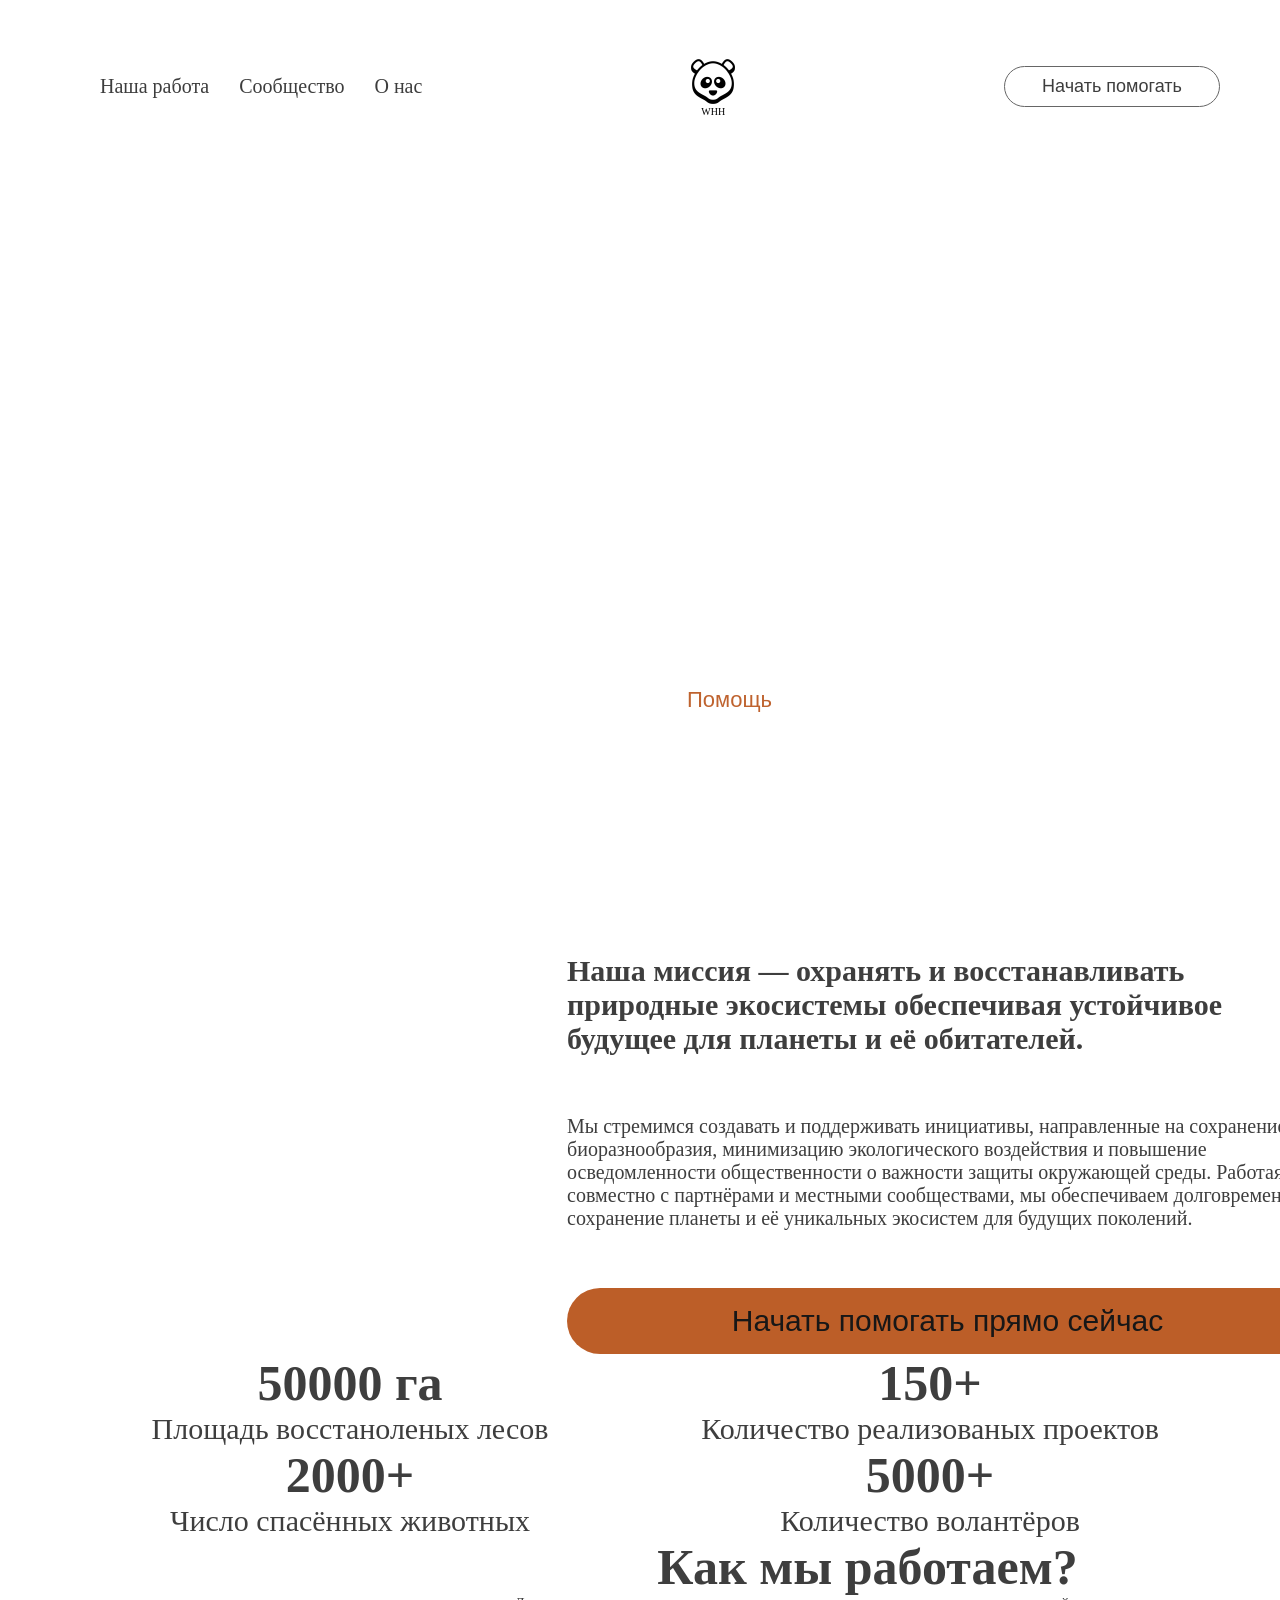
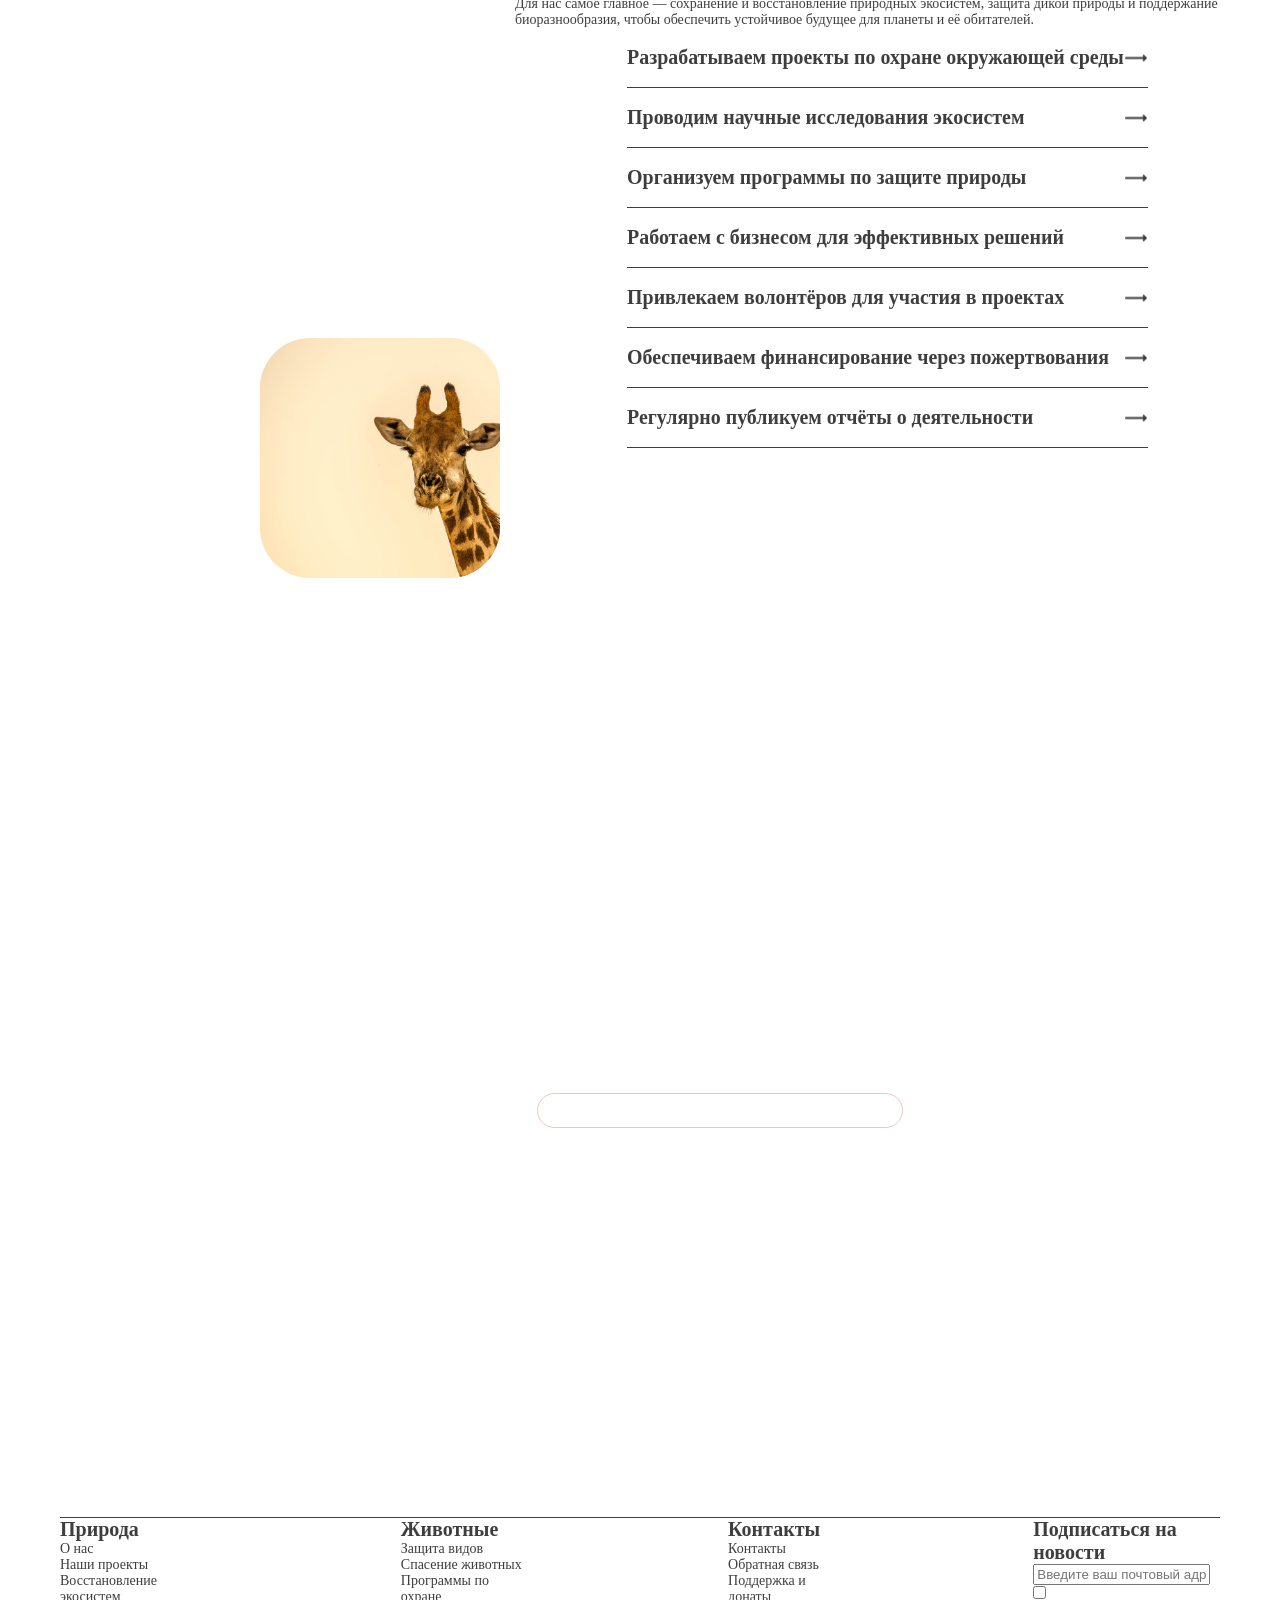
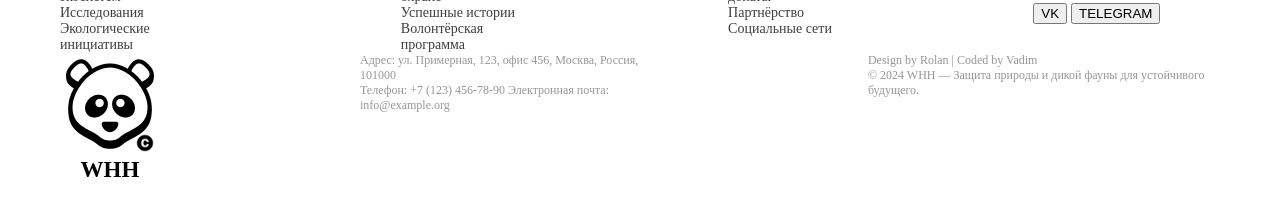
==== 01-html-css/landing-nature/index.html @ a471a65f "feat(html, css): add markup, styles and assets" ====
<!DOCTYPE html>
<html lang="en">
<head>
    <meta charset="UTF-8">
    <meta name="viewport" content="width=device-width, initial-scale=1.0">
    <link rel="stylesheet" href="style.css">
    <title>Nature</title>
</head>
<body>
    <div class="wrapper">
        <header>
            <nav>
                <ul class="nav-list">
                    <li class="nav-list__item">Наша работа</li>
                    <li class="nav-list__item">Сообщество</li>
                    <li class="nav-list__item">О нас</li>
                </ul>
            </nav>
            <div class="logo">
                <img src="./assets/images/panda-logo.png" alt="logotype">
                <span>WHH</span>
            </div>
            <button class="button-start">Начать помогать</button>
        </header>
        <main>
            <section class="intro">
                <h1>Сохраним природу вместе</h1>
                <p>Защитим природу и животных — наше будущее зависит от нас!</p>
                <div class="button-help"><button>Помощь</button></div>
            </section>
            <section class="our-mission">
                <div class="our-mission__container">
                    <div class="our-mission__img-wrapper">
                        <div class="our-mission__img"></div>
                    </div>
                    <div class="our-mission__content">
                        <h2>Наша миссия — охранять и восстанавливать природные экосистемы обеспечивая устойчивое будущее для планеты и её обитателей.</h2>
                        <p>Мы стремимся создавать и поддерживать инициативы, направленные на сохранение биоразнообразия, минимизацию экологического воздействия и повышение осведомленности общественности о важности защиты окружающей среды. Работая совместно с партнёрами и местными сообществами, мы обеспечиваем долговременное сохранение планеты и её уникальных экосистем для будущих поколений.</p>
                        <button class="our-mission__button">Начать помогать прямо сейчас</button>
                    </div>
                </div>
                <div class="our-mission__grid">
                    <div class="grid-item">
                        <h3>50000 га</h3>
                        <p>Площадь восстаноленых лесов</p>
                    </div>
                    <div class="grid-item">
                        <h3>150+</h3>
                        <p>Количество реализованых проектов</p>
                    </div>
                    <div class="grid-item">
                        <h3>2000+</h3>
                        <p>Число спасённых животных</p>
                    </div>
                    <div class="grid-item">
                        <h3>5000+</h3>
                        <p>Количество волантёров</p>
                    </div>
                </div>
            </section>
            <section class="our-work">
                <div class="our-work__container">
                    <div class="our-work__images">
                        <div class="dolphines-image"></div>
                        <div class="jirafe-image"></div>
                    </div>
                    <div class="our-work__content">
                        <h2>Как мы работаем?</h2>
                        <p>Для нас самое главное — сохранение и восстановление природных экосистем, защита дикой природы и поддержание биоразнообразия, чтобы обеспечить устойчивое будущее для планеты и её обитателей.</p>
                        <ul>
                            <li class="our-work__checkpoint"><h5>Разрабатываем проекты по охране окружающей среды</h5><img src="./assets/images/arrow.png" alt="right arrow"></li>
                            <li class="our-work__checkpoint"><h5>Проводим научные исследования экосистем</h5><img src="./assets/images/arrow.png" alt="right arrow"></li>
                            <li class="our-work__checkpoint"><h5>Организуем программы по защите природы</h5><img src="./assets/images/arrow.png" alt="right arrow"></li>
                            <li class="our-work__checkpoint"><h5>Работаем с бизнесом для эффективных решений</h5><img src="./assets/images/arrow.png" alt="right arrow"></li>
                            <li class="our-work__checkpoint"><h5>Привлекаем волонтёров для участия в проектах</h5><img src="./assets/images/arrow.png" alt="right arrow"></li>
                            <li class="our-work__checkpoint"><h5>Обеспечиваем финансирование через пожертвования</h5><img src="./assets/images/arrow.png" alt="right arrow"></li>
                            <li class="our-work__checkpoint"><h5>Регулярно публикуем отчёты о деятельности</h5><img src="./assets/images/arrow.png" alt="right arrow"></li>
                        </ul>
                    </div>
                </div>
            </section>
            <section class="help">
                <div class="help__container">
                    <h2>Каждая помощь очень важна</h2>
                    <p>Ваш донат имеет огромное значение для нашей работы. Он позволяет нам реализовывать проекты по охране природы, восстанавливать экосистемы и защищать животных. Благодаря вашей поддержке мы можем проводить научные исследования, создавать образовательные программы и расширять наше влияние.</p>
                    <button class="help__button">Хочу начать помогать прямо сейчас</button>
                </div>
            </section>
        </main>
        <footer>
            <div class="footer__container">
                <div class="footer-links">
                    <div class="footer-links__nature">
                        <h4>Природа</h4>
                        <ul>
                            <li>О нас</li>
                            <li>Наши проекты</li>
                            <li>Восстановление экосистем</li>
                            <li>Исследования</li>
                            <li>Экологические инициативы</li>
                        </ul>
                    </div>
                    <div class="footer-links__animals">
                        <h4>Животные</h4>
                        <ul>
                            <li>Защита видов</li>
                            <li>Спасение животных</li>
                            <li>Программы по охране</li>
                            <li>Успешные истории</li>
                            <li>Волонтёрская программа</li>
                        </ul>
                    </div>
                    <div class="footer-links__contacts">
                        <h4>Контакты</h4>
                        <ul>
                            <li>Контакты</li>
                            <li>Обратная связь</li>
                            <li>Поддержка и донаты</li>
                            <li>Партнёрство</li>
                            <li>Социальные сети</li>
                        </ul>
                    </div>
                    <div class="footer-links__news">
                        <h4>Подписаться на новости</h4>
                        <div class="footer-links__news-wrapper">
                            <div>
                                <input type="email" name="" id="" placeholder="Введите ваш почтовый адрес">
                                <input type="checkbox" name="" id="">                   
                            </div> 
                            <div class="footer-links__buttons">
                                <button>VK</button>
                                <button>TELEGRAM</button>
                            </div>
                        </div>
                    </div>
                </div>
                <div class="footer-info">
                    <div class="footer-info__logo">
                        <div class="footer-info__logo-wrapper">
                            <img src="./assets/images/panda-logo.png" alt="panda logotype" class="panda_logo">
                            <img src="./assets/images/copyright.png" alt="copyright symbol" class="copyright_symbol">
                        </div>
                        <h4>WHH</h4>
                    </div>
                    <div class="footer-info__adress">
                        <p>Адрес: ул. Примерная, 123, офис 456, Москва, Россия, 101000</p>
                        <p>Телефон: +7 (123) 456-78-90 Электронная почта: info@example.org</p>     
                    </div>
                    <div class="footer-info__copyright">
                        <p>Design by Rolan | Coded by Vadim</p>
                        <p>©️ 2024 WHH — Защита природы и дикой фауны для устойчивого будущего.</p>
                    </div>
                </div>
            </div>
        </footer>
    </div>
</body>
</html>
---- 01-html-css/landing-nature/style.css ----
* {
    margin: 0;
    box-sizing: border-box;
}

.wrapper {
    max-width: 1440px;
    padding: 35px 60px;
}

header {
    height: 103px;
    display: flex;
    flex-direction: row;
    justify-content: space-between;
    align-items: center;
}

.nav-list {
    display: flex;
    flex-direction: row;
    justify-content: space-between;
    gap: 30px;
    list-style: none;
}

.nav-list__item {
    font-size: 20px;
    color: #3D3D3D;
}

.logo {
    display: flex;
    flex-direction: column;
    align-items: center;
    font-size: 10px;
}

.logo img {
    width: 50px;
    height: 50px;
}

.button-start {
    width: 216px;
    height: 41px;
    font-size: 18px;
    background-color: #fff;
    color: #3D3D3D;
    border: 1px solid #666666;
    padding: 5px 15px;
    border-radius: 50px;
}

.intro {
    background-image: url('./assets/images/surikat.png');
    background-size: cover;
    width: 1320px;
    height: 696px;
    border-radius: 50px;
    padding: 51px;
    position: relative;
}

h1 {
    color: #fff;
    font-size: 100px;
    max-width: 1047px;
}

.intro p {
    font-size: 20px;
    position: absolute;
    width: 378px;
    top: 212px;
    right: 0;
    color:#fff
}

.button-help {
    width: 169px;
    height: 169px;
    border-radius: 50%;
    border: 1px solid #fff;
    background-color: transparent;
    display: flex;
    justify-content: center;
    align-items: center;
    position: absolute;
    left: calc(50% - 75px);
    bottom: 50px;
}

.button-help button {
    width: 140px;
    height: 140px;
    border-radius: 50%;
    background-color: #fff;
    border: none;
    color: #BF632F;
    font-size: 22px;
}

.our-mission__container {
    display: flex;
    gap: 107px;
    margin-top: 120px;
    height: 400px;
}

.our-mission__img-wrapper {
    border-radius: 50px;
    width: 400px;
    height: 400px;
}

.our-mission__img {
    background-image: url('./assets/images/lion.png');
    width: 400px;
    height: 400px;
    background-size: cover;
    border-radius: 50px;
    box-sizing: content-box;
}

.our-mission__content {
    display: flex;
    flex-direction: column;
    justify-content: space-between;
    gap: 50px;
    height: 400px;
}

.our-mission h2 {
    font-size: 30px;
    color: #3E3E3E;
}

.our-mission p {
    font-size: 20px;
    color: #3E3E3E;
}

.our-mission__button {
    width: 761px;
    height: 66px;
    font-size: 30px;
    color: #171717;
    background-color: #BC5E28;
    border: none;
    border-radius: 50px;
}

.our-mission__grid {
    display: grid;
    grid-template-columns: repeat(2, 1fr);
    grid-template-rows: repeat(2, 1fr);
}

.grid-item {
    display: flex;
    flex-direction: column;
    align-items: center;
}

.grid-item h3 {
    font-size: 50px;
    color: #3E3E3E;
}

.grid-item p {
    font-size: 30px;
    color: #3E3E3E;
}

.our-work__container {
    display: flex;
    justify-content: space-between;
    height: 640px;
}

.our-work__images {
    position: relative;
}

.dolphines-image {
    background-image: url('./assets/images/dolphines.png');
    position: absolute;
    top: 0;
    left: 0;
    width: 317px;
    height: 317px;
    border-radius: 50px;
    box-sizing: content-box;
    background-size: cover;
}

.jirafe-image {
    background-image: url('./assets/images/jirafe.png');
    position: absolute;
    bottom: 0px;
    right: -440px;
    width: 240px;
    height: 240px;
    border-radius: 50px;
    background-size: cover;
}

.our-work__content {
    display: flex;
    flex-direction: column;
    align-items: center;
    width: 705px;
}

.our-work h2 {
    font-size: 50px;
    color: #3E3E3E;
}

.our-work p {
    font-size: 14px;
    color: #3E3E3E;
}

.our-work__content ul:first-child {
    border-top: 1px solid #3E3E3E;
}

.our-work__checkpoint {
    display: flex;
    justify-content: space-between;
    font-size: 24px;
    color: #3E3E3E;
    border-bottom: 1px solid #3E3E3E;
    height: 60px;
    align-items: center;
}

.our-work__checkpoint img {
    width: 24px;
    height: 24px;
}

.help__container {
    background-image: url('./assets/images/elephant.png');
    background-size: cover;
    width: 1320px;
    height: 639px;
    border-radius: 50px;
    padding: 51px;
    display: flex;
    flex-direction: column;
    align-items: center;
    padding: 215px;
    margin: 150px 0;
}

.help h2 {
    color: #fff;
    font-size: 50px;
}

.help p {
    color: #fff;
    font-size: 20px;
    text-align: center;
}

.help__button {
    border: 1px solid #E7C9BF;
    font-size: 20px;
    border-radius: 50px;
    background-color: transparent;
    color: #fff;
    padding: 5px 15px;
}

footer {
    border-top: 1px solid #3E3E3E;
    color: #3E3E3E;
}

.footer_container {
    display: flex;
    flex-direction: column;
}

.footer-links, .footer-info {
    display: flex;
    justify-content: space-between;
    gap: 200px;
}

footer h4 {
    font-size: 20px;
}

footer ul {
    text-align: start;
    list-style: none;
    font-size: 14px;
    padding: 0;
}

.footer-info__logo {
    display: flex;
    flex-direction: column;
    align-items: center;
    position: relative;
}

.panda_logo {
    width: 100px;
    height: 100px;
}

.copyright_symbol {
    position: absolute;
    width: 20px;
    height: 20px;
    bottom: 30px;
    right: 5px;
}

.footer-info__logo h4 {
    color: #000;
    font-size: 23px;
}

.footer-info__adress, .footer-info__copyright {
    font-size: 12px;
    color: #979797;
}
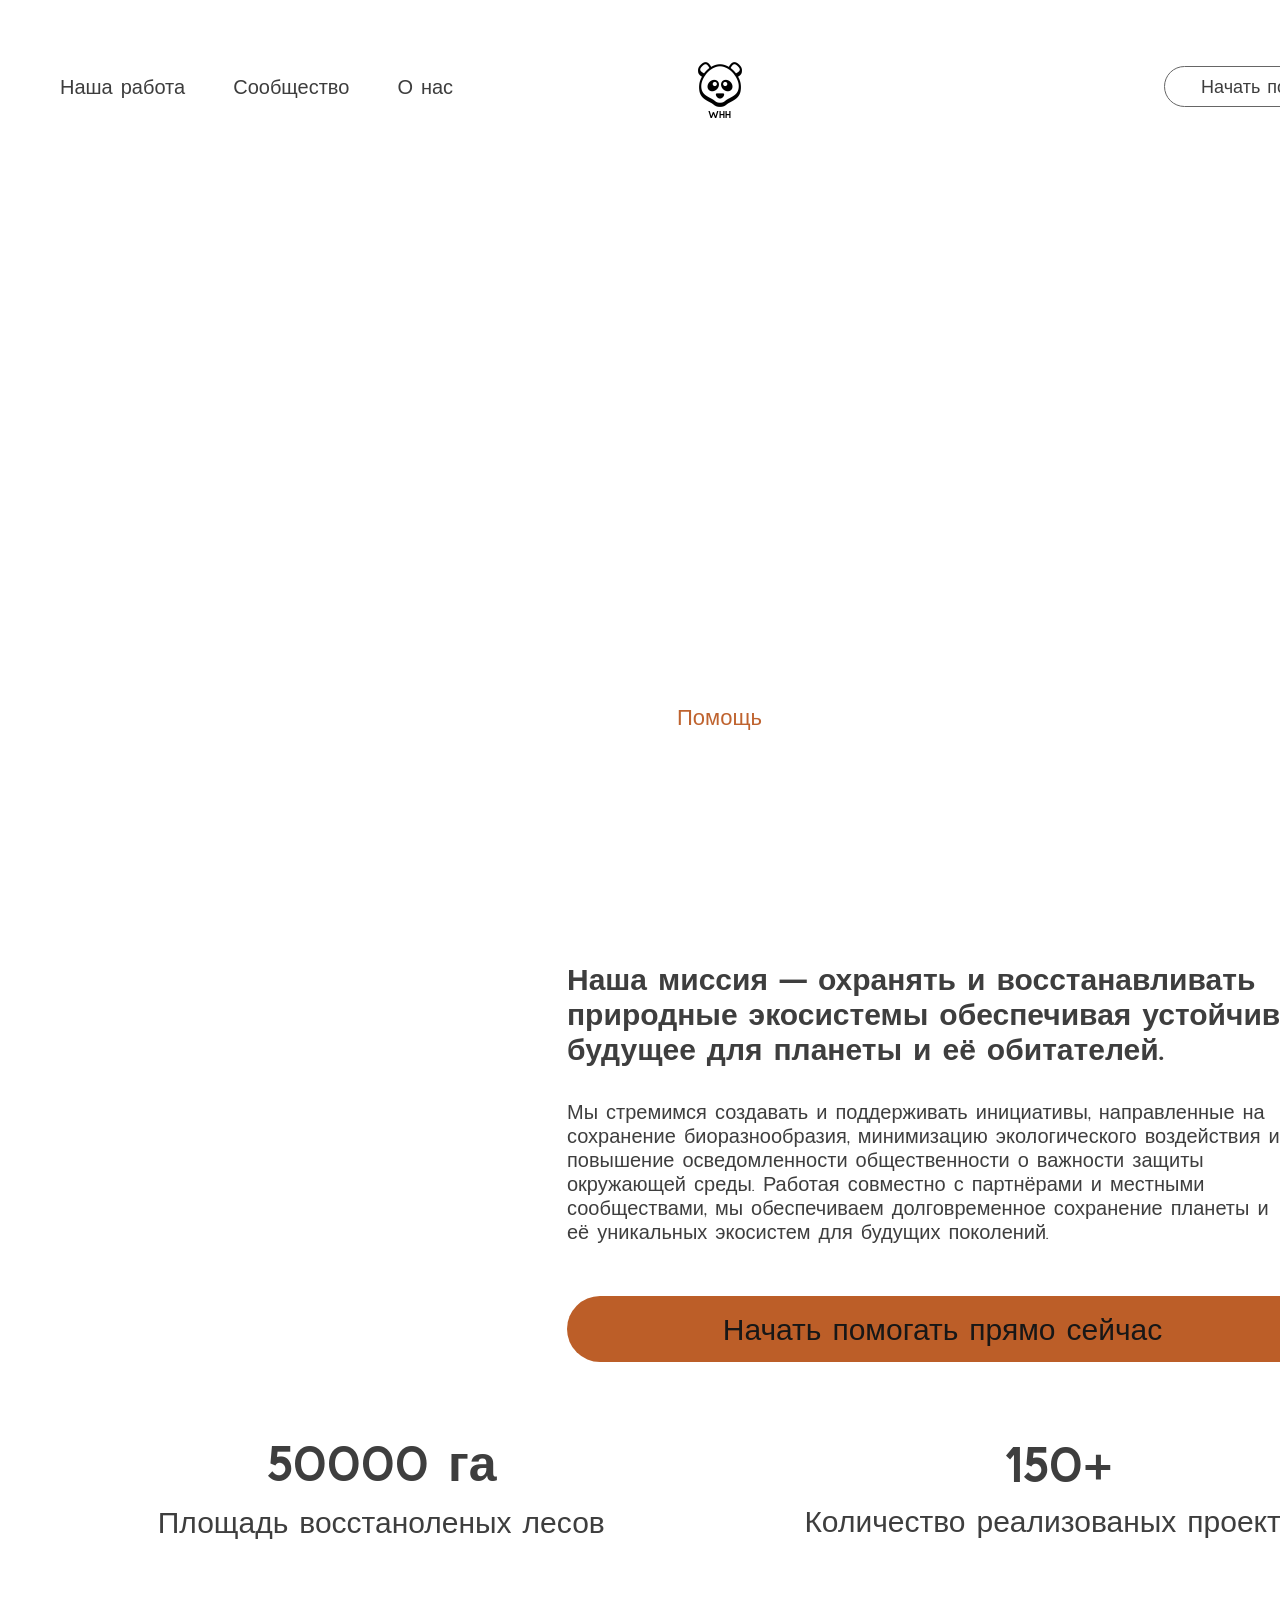
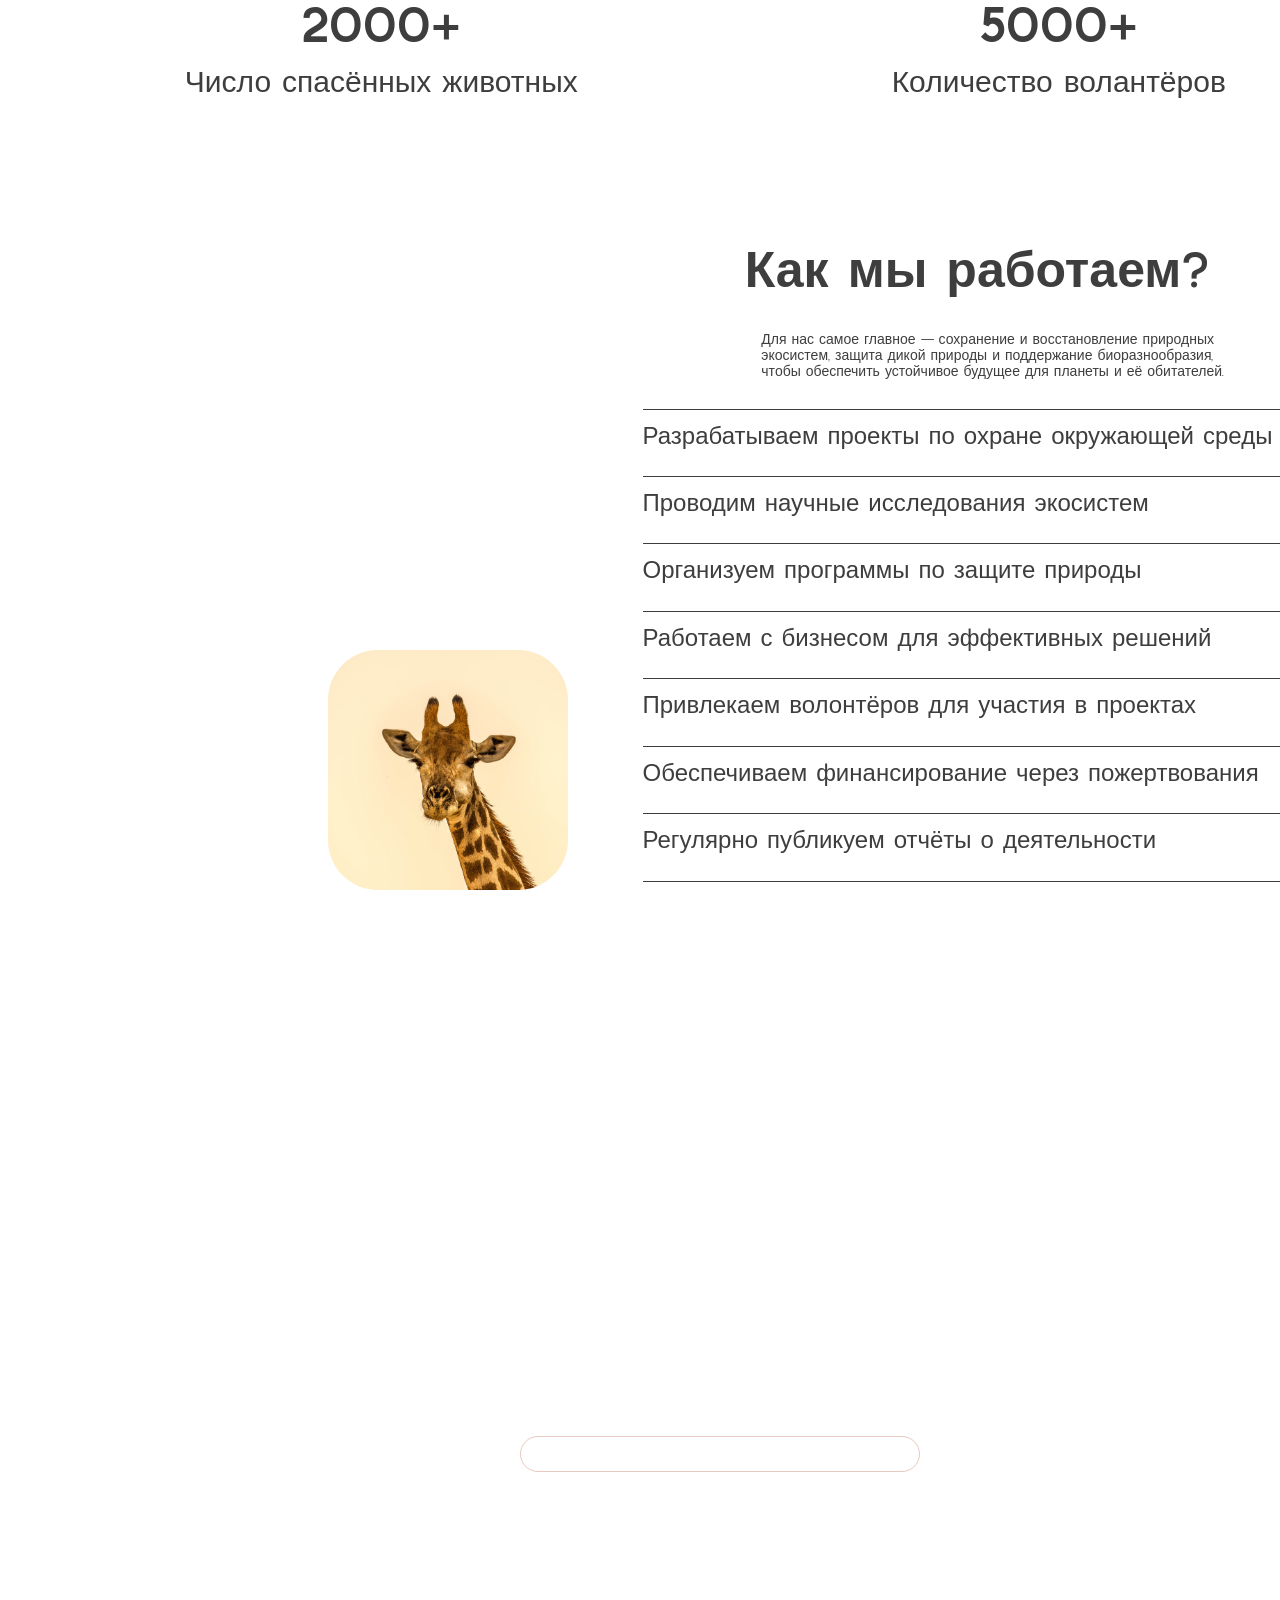
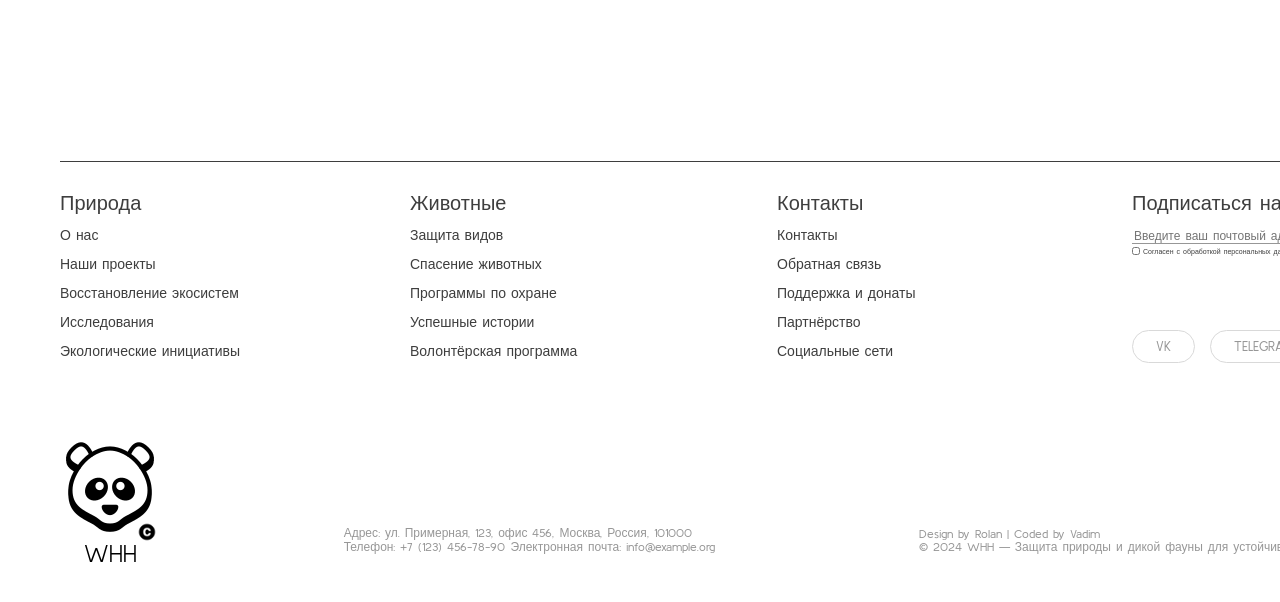
==== commit 3965bead: "chore: complete landing page with CSS and README" ====
--- a/01-html-css/landing-nature/index.html
+++ b/01-html-css/landing-nature/index.html
@@ -3,6 +3,10 @@
 <head>
     <meta charset="UTF-8">
     <meta name="viewport" content="width=device-width, initial-scale=1.0">
+    <link rel="shortcut icon" href="./assets/images/panda-logo.ico" type="image/x-icon">
+    <link rel="preconnect" href="https://fonts.googleapis.com">
+    <link rel="preconnect" href="https://fonts.gstatic.com" crossorigin>
+    <link href="https://fonts.googleapis.com/css2?family=Kulim+Park:ital,wght@0,200;0,300;0,400;0,600;0,700;1,200;1,300;1,400;1,600;1,700&display=swap" rel="stylesheet">
     <link rel="stylesheet" href="style.css">
     <title>Nature</title>
 </head>
@@ -68,13 +72,13 @@
                         <h2>Как мы работаем?</h2>
                         <p>Для нас самое главное — сохранение и восстановление природных экосистем, защита дикой природы и поддержание биоразнообразия, чтобы обеспечить устойчивое будущее для планеты и её обитателей.</p>
                         <ul>
-                            <li class="our-work__checkpoint"><h5>Разрабатываем проекты по охране окружающей среды</h5><img src="./assets/images/arrow.png" alt="right arrow"></li>
-                            <li class="our-work__checkpoint"><h5>Проводим научные исследования экосистем</h5><img src="./assets/images/arrow.png" alt="right arrow"></li>
-                            <li class="our-work__checkpoint"><h5>Организуем программы по защите природы</h5><img src="./assets/images/arrow.png" alt="right arrow"></li>
-                            <li class="our-work__checkpoint"><h5>Работаем с бизнесом для эффективных решений</h5><img src="./assets/images/arrow.png" alt="right arrow"></li>
-                            <li class="our-work__checkpoint"><h5>Привлекаем волонтёров для участия в проектах</h5><img src="./assets/images/arrow.png" alt="right arrow"></li>
-                            <li class="our-work__checkpoint"><h5>Обеспечиваем финансирование через пожертвования</h5><img src="./assets/images/arrow.png" alt="right arrow"></li>
-                            <li class="our-work__checkpoint"><h5>Регулярно публикуем отчёты о деятельности</h5><img src="./assets/images/arrow.png" alt="right arrow"></li>
+                            <li class="our-work__checkpoint"><p>Разрабатываем проекты по охране окружающей среды</p><img src="./assets/images/arrow.png" alt="right arrow"></li>
+                            <li class="our-work__checkpoint"><p>Проводим научные исследования экосистем</p><img src="./assets/images/arrow.png" alt="right arrow"></li>
+                            <li class="our-work__checkpoint"><p>Организуем программы по защите природы</p><img src="./assets/images/arrow.png" alt="right arrow"></li>
+                            <li class="our-work__checkpoint"><p>Работаем с бизнесом для эффективных решений</p><img src="./assets/images/arrow.png" alt="right arrow"></li>
+                            <li class="our-work__checkpoint"><p>Привлекаем волонтёров для участия в проектах</p><img src="./assets/images/arrow.png" alt="right arrow"></li>
+                            <li class="our-work__checkpoint"><p>Обеспечиваем финансирование через пожертвования</p><img src="./assets/images/arrow.png" alt="right arrow"></li>
+                            <li class="our-work__checkpoint"><p>Регулярно публикуем отчёты о деятельности</p><img src="./assets/images/arrow.png" alt="right arrow"></li>
                         </ul>
                     </div>
                 </div>
@@ -123,13 +127,16 @@
                     <div class="footer-links__news">
                         <h4>Подписаться на новости</h4>
                         <div class="footer-links__news-wrapper">
-                            <div>
-                                <input type="email" name="" id="" placeholder="Введите ваш почтовый адрес">
-                                <input type="checkbox" name="" id="">                   
+                            <div class="inputs">
+                                <input type="email" name="" id="email" placeholder="Введите ваш почтовый адрес">
+                                <div class="checkbox-wrapper">
+                                    <input type="checkbox" name="" id="news">
+                                    <label for="news">Согласен с обработкой персональных данных.</label>
+                                </div>        
                             </div> 
                             <div class="footer-links__buttons">
-                                <button>VK</button>
-                                <button>TELEGRAM</button>
+                                <button class="vk">VK</button>
+                                <button class="telegram">TELEGRAM</button>
                             </div>
                         </div>
                     </div>
--- a/01-html-css/landing-nature/style.css
+++ b/01-html-css/landing-nature/style.css
@@ -1,11 +1,17 @@
 * {
     margin: 0;
     box-sizing: border-box;
+    font-family: "Kulim Park", sans-serif;
 }
 
 .wrapper {
-    max-width: 1440px;
+    width: 1440px;
     padding: 35px 60px;
+    margin: 0 auto;
+}
+
+button:hover {
+    cursor: pointer;
 }
 
 header {
@@ -20,13 +26,17 @@
     display: flex;
     flex-direction: row;
     justify-content: space-between;
-    gap: 30px;
+    gap: 48px;
     list-style: none;
+    padding: 0;
 }
 
 .nav-list__item {
     font-size: 20px;
     color: #3D3D3D;
+    font-weight: 400;
+    line-height: 100%;
+    letter-spacing: 0%;
 }
 
 .logo {
@@ -34,6 +44,9 @@
     flex-direction: column;
     align-items: center;
     font-size: 10px;
+    font-weight: 700;
+    margin-top: 5px;
+    margin-right: 178px;
 }
 
 .logo img {
@@ -55,10 +68,11 @@
 .intro {
     background-image: url('./assets/images/surikat.png');
     background-size: cover;
+    background-position: center;
     width: 1320px;
     height: 696px;
     border-radius: 50px;
-    padding: 51px;
+    padding: 5px 32px;
     position: relative;
 }
 
@@ -66,20 +80,22 @@
     color: #fff;
     font-size: 100px;
     max-width: 1047px;
+    font-weight: 600;
 }
 
 .intro p {
     font-size: 20px;
     position: absolute;
-    width: 378px;
-    top: 212px;
+    width: 368px;
+    top: 170px;
     right: 0;
-    color:#fff
+    color:#fff;
+    font-weight: 275;
 }
 
 .button-help {
-    width: 169px;
-    height: 169px;
+    width: 163px;
+    height: 163px;
     border-radius: 50%;
     border: 1px solid #fff;
     background-color: transparent;
@@ -87,8 +103,8 @@
     justify-content: center;
     align-items: center;
     position: absolute;
-    left: calc(50% - 75px);
-    bottom: 50px;
+    left: calc(50% - 82px);
+    bottom: 35px;
 }
 
 .button-help button {
@@ -104,7 +120,8 @@
 .our-mission__container {
     display: flex;
     gap: 107px;
-    margin-top: 120px;
+    margin-top: 128px;
+    margin-bottom: 72px;
     height: 400px;
 }
 
@@ -116,6 +133,7 @@
 
 .our-mission__img {
     background-image: url('./assets/images/lion.png');
+    background-position: center;
     width: 400px;
     height: 400px;
     background-size: cover;
@@ -127,8 +145,8 @@
     display: flex;
     flex-direction: column;
     justify-content: space-between;
-    gap: 50px;
     height: 400px;
+    font-weight: 300;
 }
 
 .our-mission h2 {
@@ -139,10 +157,12 @@
 .our-mission p {
     font-size: 20px;
     color: #3E3E3E;
+    margin-bottom: 19px;
+    width: 90%;
 }
 
 .our-mission__button {
-    width: 761px;
+    width: 751px;
     height: 66px;
     font-size: 30px;
     color: #171717;
@@ -155,28 +175,35 @@
     display: grid;
     grid-template-columns: repeat(2, 1fr);
     grid-template-rows: repeat(2, 1fr);
+    gap: 35px;
 }
 
 .grid-item {
     display: flex;
     flex-direction: column;
     align-items: center;
+    justify-content: center;
+    text-align: center;
+    gap: 12px;
 }
 
 .grid-item h3 {
     font-size: 50px;
     color: #3E3E3E;
+    font-weight: 700;
 }
 
 .grid-item p {
     font-size: 30px;
     color: #3E3E3E;
+    font-weight: 300;
 }
 
 .our-work__container {
     display: flex;
     justify-content: space-between;
     height: 640px;
+    margin-top: 121px;
 }
 
 .our-work__images {
@@ -185,6 +212,7 @@
 
 .dolphines-image {
     background-image: url('./assets/images/dolphines.png');
+    background-position: center;
     position: absolute;
     top: 0;
     left: 0;
@@ -197,9 +225,10 @@
 
 .jirafe-image {
     background-image: url('./assets/images/jirafe.png');
+    background-position: center;
     position: absolute;
-    bottom: 0px;
-    right: -440px;
+    bottom: -10px;
+    right: -508px;
     width: 240px;
     height: 240px;
     border-radius: 50px;
@@ -211,39 +240,57 @@
     flex-direction: column;
     align-items: center;
     width: 705px;
+    margin-right: 55px;
 }
 
 .our-work h2 {
     font-size: 50px;
     color: #3E3E3E;
+    font-weight: 600;
+    margin-left: 10px;
 }
 
 .our-work p {
     font-size: 14px;
-    color: #3E3E3E;
-}
-
-.our-work__content ul:first-child {
+    font-weight: 300;
+    color: #3E3E3E;
+    width: 67%;
+    margin: 32px 0px 30px 50px;
+}
+
+.our-work__content ul {
+    width: 745px;
+    margin-left: 5px;
+}
+
+.our-work__checkpoint {
+    display: flex;
+    justify-content: space-between;
+    color: #3E3E3E;
+    border-bottom: 1px solid #3E3E3E;
+    height: 67.5px;
+}
+
+.our-work__checkpoint:nth-child(1) {
     border-top: 1px solid #3E3E3E;
 }
 
-.our-work__checkpoint {
-    display: flex;
-    justify-content: space-between;
+.our-work__checkpoint p {
     font-size: 24px;
-    color: #3E3E3E;
-    border-bottom: 1px solid #3E3E3E;
-    height: 60px;
-    align-items: center;
+    font-weight: 300;
+    width: 100%;
+    margin: 12px 0px 0px 0px;
 }
 
 .our-work__checkpoint img {
     width: 24px;
     height: 24px;
+    margin-top: 12px;
 }
 
 .help__container {
     background-image: url('./assets/images/elephant.png');
+    background-position: center;
     background-size: cover;
     width: 1320px;
     height: 639px;
@@ -252,8 +299,9 @@
     display: flex;
     flex-direction: column;
     align-items: center;
-    padding: 215px;
-    margin: 150px 0;
+    gap: 18px;
+    padding: 245px 245px 160px 245px;
+    margin: 120px 0;
 }
 
 .help h2 {
@@ -273,12 +321,13 @@
     border-radius: 50px;
     background-color: transparent;
     color: #fff;
-    padding: 5px 15px;
+    padding: 5px 27px;
 }
 
 footer {
     border-top: 1px solid #3E3E3E;
     color: #3E3E3E;
+    margin-top: 122px;
 }
 
 .footer_container {
@@ -288,12 +337,14 @@
 
 .footer-links, .footer-info {
     display: flex;
-    justify-content: space-between;
-    gap: 200px;
+    gap: 50px;
+    margin-top: 29px;
 }
 
 footer h4 {
     font-size: 20px;
+    margin-bottom: 12px;
+    font-weight: 300;
 }
 
 footer ul {
@@ -301,6 +352,87 @@
     list-style: none;
     font-size: 14px;
     padding: 0;
+    display: flex;
+    flex-direction: column;
+    gap: 13px;
+    font-weight: 300;
+    width: 300px;
+}
+
+.footer-links__contacts {
+    margin-left: 17px;
+}
+
+.footer-links__news {
+    margin-left: 5px;
+}
+
+.footer-links__news h4 {
+    margin: 0;
+    margin-bottom: 10px;
+}
+
+.footer-links__buttons {
+    font-weight: 400;
+    font-size: 16px;
+    line-height: 100%;
+    letter-spacing: 0%;
+    text-align: center;
+    display: flex;
+    gap: 15px;
+    margin-top: 75px;
+}
+
+.vk, .telegram {
+    border-radius: 50px;
+    padding: 8px 23px;
+    border: 1px solid #D9D9D9;
+    background-color: #fff;
+    color: #979797;
+}
+
+#email {
+    background-color: #fff;
+    color: #979797;
+    font-weight: 300;
+    font-size: 12px;
+    line-height: 100%;
+    letter-spacing: 0%;
+    border: none;
+    border-bottom: 1px solid #979797;
+    width: 247px;
+    margin-right: 10px;
+}
+
+.inputs {
+    margin-right: 5px;
+}
+
+#news {
+    width: 8px;
+    height: 8px;
+}
+
+.checkbox-wrapper {
+    display: flex;
+    align-items: center;
+    margin-top: 3px;
+    gap: 3px;
+}
+
+.checkbox-wrapper label {
+    font-weight: 300;
+    font-size: 7px;
+    line-height: 100%;
+    letter-spacing: 0%;
+    margin: 0;
+}
+
+.footer-info {
+    margin-top: 73px;
+    display: flex;
+    justify-content: space-between;
+    align-items: end;
 }
 
 .footer-info__logo {
@@ -308,6 +440,8 @@
     flex-direction: column;
     align-items: center;
     position: relative;
+    font-weight: 700;
+    font-size: 23px;
 }
 
 .panda_logo {
@@ -319,16 +453,19 @@
     position: absolute;
     width: 20px;
     height: 20px;
-    bottom: 30px;
-    right: 5px;
+    bottom: 25px;
+    right: 3px;
 }
 
 .footer-info__logo h4 {
     color: #000;
     font-size: 23px;
+    margin: 0;
 }
 
 .footer-info__adress, .footer-info__copyright {
     font-size: 12px;
     color: #979797;
+    margin-bottom: 13px;
+    margin-right: 20px;
 }
